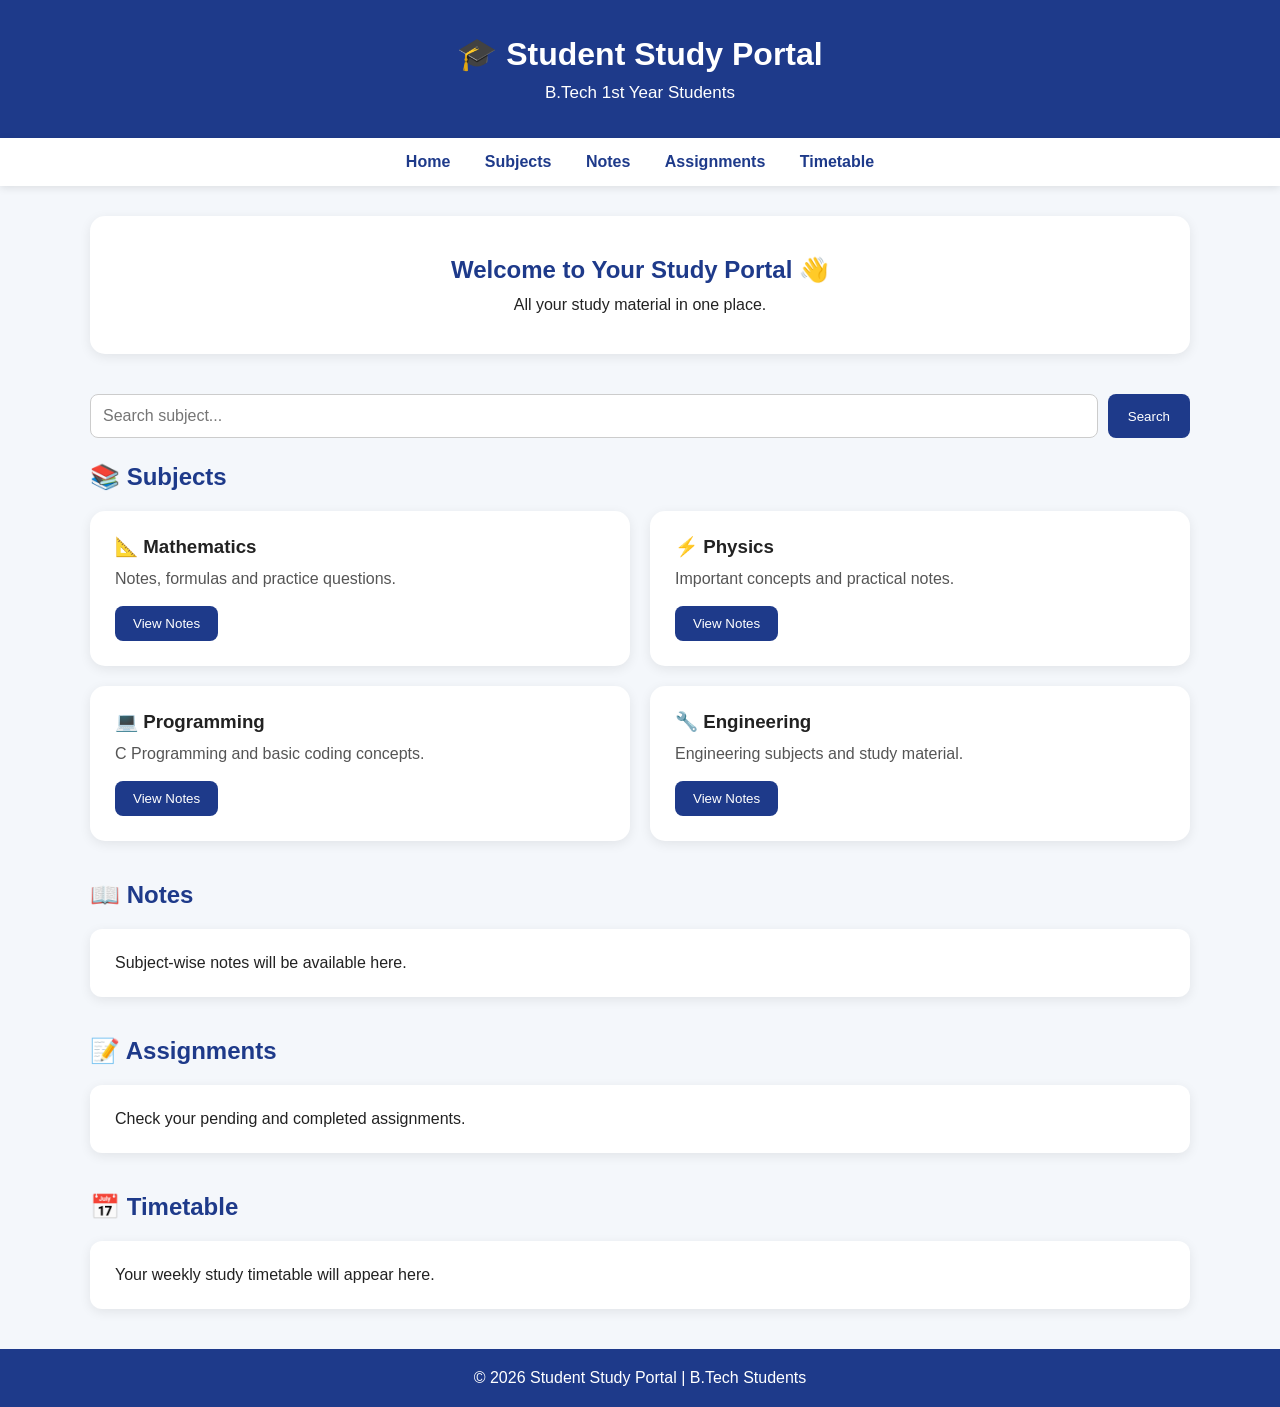
==== index.html @ d695cd31 "Add files via upload" ====
<!DOCTYPE html>
<html lang="en">
<head>
    <meta charset="UTF-8">
    <meta name="viewport" content="width=device-width, initial-scale=1.0">
    <title>B.Tech Student Study Portal</title>

    <link rel="stylesheet" href="style.css">
</head>

<body>

    <header>
        <h1>🎓 Student Study Portal</h1>
        <p>B.Tech 1st Year Students</p>
    </header>

    <nav>
        <a href="#">Home</a>
        <a href="#subjects">Subjects</a>
        <a href="#notes">Notes</a>
        <a href="#assignments">Assignments</a>
        <a href="#timetable">Timetable</a>
    </nav>

    <main>

        <section class="welcome">
            <h2>Welcome to Your Study Portal 👋</h2>
            <p>All your study material in one place.</p>
        </section>
<div class="search-box">
    <input type="text" id="searchInput" placeholder="Search subject...">
    <button onclick="searchSubjects()">Search</button>
</div>
        <section id="subjects">
            <h2>📚 Subjects</h2>

            <div class="cards">

                <div class="card">
                    <h3>📐 Mathematics</h3>
                    <p>Notes, formulas and practice questions.</p>
                    <button>View Notes</button>
                </div>

                <div class="card">
                    <h3>⚡ Physics</h3>
                    <p>Important concepts and practical notes.</p>
                    <button>View Notes</button>
                </div>

                <div class="card">
                    <h3>💻 Programming</h3>
                    <p>C Programming and basic coding concepts.</p>
                    <button>View Notes</button>
                </div>

                <div class="card">
                    <h3>🔧 Engineering</h3>
                    <p>Engineering subjects and study material.</p>
                    <button>View Notes</button>
                </div>

            </div>
        </section>

        <section id="notes">
            <h2>📖 Notes</h2>
            <div class="info-box">
                <p>Subject-wise notes will be available here.</p>
            </div>
        </section>

        <section id="assignments">
            <h2>📝 Assignments</h2>
            <div class="info-box">
                <p>Check your pending and completed assignments.</p>
            </div>
        </section>

        <section id="timetable">
            <h2>📅 Timetable</h2>
            <div class="info-box">
                <p>Your weekly study timetable will appear here.</p>
            </div>
        </section>

    </main>

    <footer>
        <p>© 2026 Student Study Portal | B.Tech Students</p>
    </footer>

    <script src="script.js"></script>

</body>
</html>
---- style.css ----
* {
    margin: 0;
    padding: 0;
    box-sizing: border-box;
}

body {
    font-family: Arial, sans-serif;
    background: #f4f7fb;
    color: #222;
}

header {
    background: #1e3a8a;
    color: white;
    text-align: center;
    padding: 35px 20px;
}

header h1 {
    font-size: 32px;
    margin-bottom: 10px;
}

header p {
    font-size: 17px;
}

nav {
    background: white;
    padding: 15px;
    text-align: center;
    box-shadow: 0 2px 8px rgba(0,0,0,0.1);
}

nav a {
    text-decoration: none;
    color: #1e3a8a;
    font-weight: bold;
    margin: 0 15px;
}

nav a:hover {
    color: #2563eb;
}

main {
    width: 90%;
    max-width: 1100px;
    margin: 30px auto;
}

section {
    margin-bottom: 40px;
}

.welcome {
    background: white;
    text-align: center;
    padding: 40px 20px;
    border-radius: 15px;
    box-shadow: 0 3px 12px rgba(0,0,0,0.08);
}

.welcome h2 {
    color: #1e3a8a;
    margin-bottom: 12px;
}

section > h2 {
    margin-bottom: 20px;
    color: #1e3a8a;
}

.cards {
    display: grid;
    grid-template-columns: repeat(2, 1fr);
    gap: 20px;
}

.card {
    background: white;
    padding: 25px;
    border-radius: 15px;
    box-shadow: 0 3px 12px rgba(0,0,0,0.08);
    transition: 0.3s;
}

.card:hover {
    transform: translateY(-5px);
}

.card h3 {
    margin-bottom: 12px;
}

.card p {
    color: #555;
    margin-bottom: 18px;
}

button {
    background: #1e3a8a;
    color: white;
    border: none;
    padding: 10px 18px;
    border-radius: 8px;
    cursor: pointer;
}

button:hover {
    background: #2563eb;
}

.info-box {
    background: white;
    padding: 25px;
    border-radius: 12px;
    box-shadow: 0 3px 12px rgba(0,0,0,0.08);
}

footer {
    background: #1e3a8a;
    color: white;
    text-align: center;
    padding: 20px;
    margin-top: 40px;
}

@media (max-width: 700px) {

    .cards {
        grid-template-columns: 1fr;
    }

    nav a {
        display: inline-block;
        margin: 7px;
    }

    header h1 {
        font-size: 25px;
    }


}.search-box {
    display: flex;
    gap: 10px;
    margin-bottom: 25px;
}

.search-box input {
    flex: 1;
    padding: 12px;
    border: 1px solid #ccc;
    border-radius: 8px;
    font-size: 16px;
}

.search-box button {
    padding: 12px 20px;
}
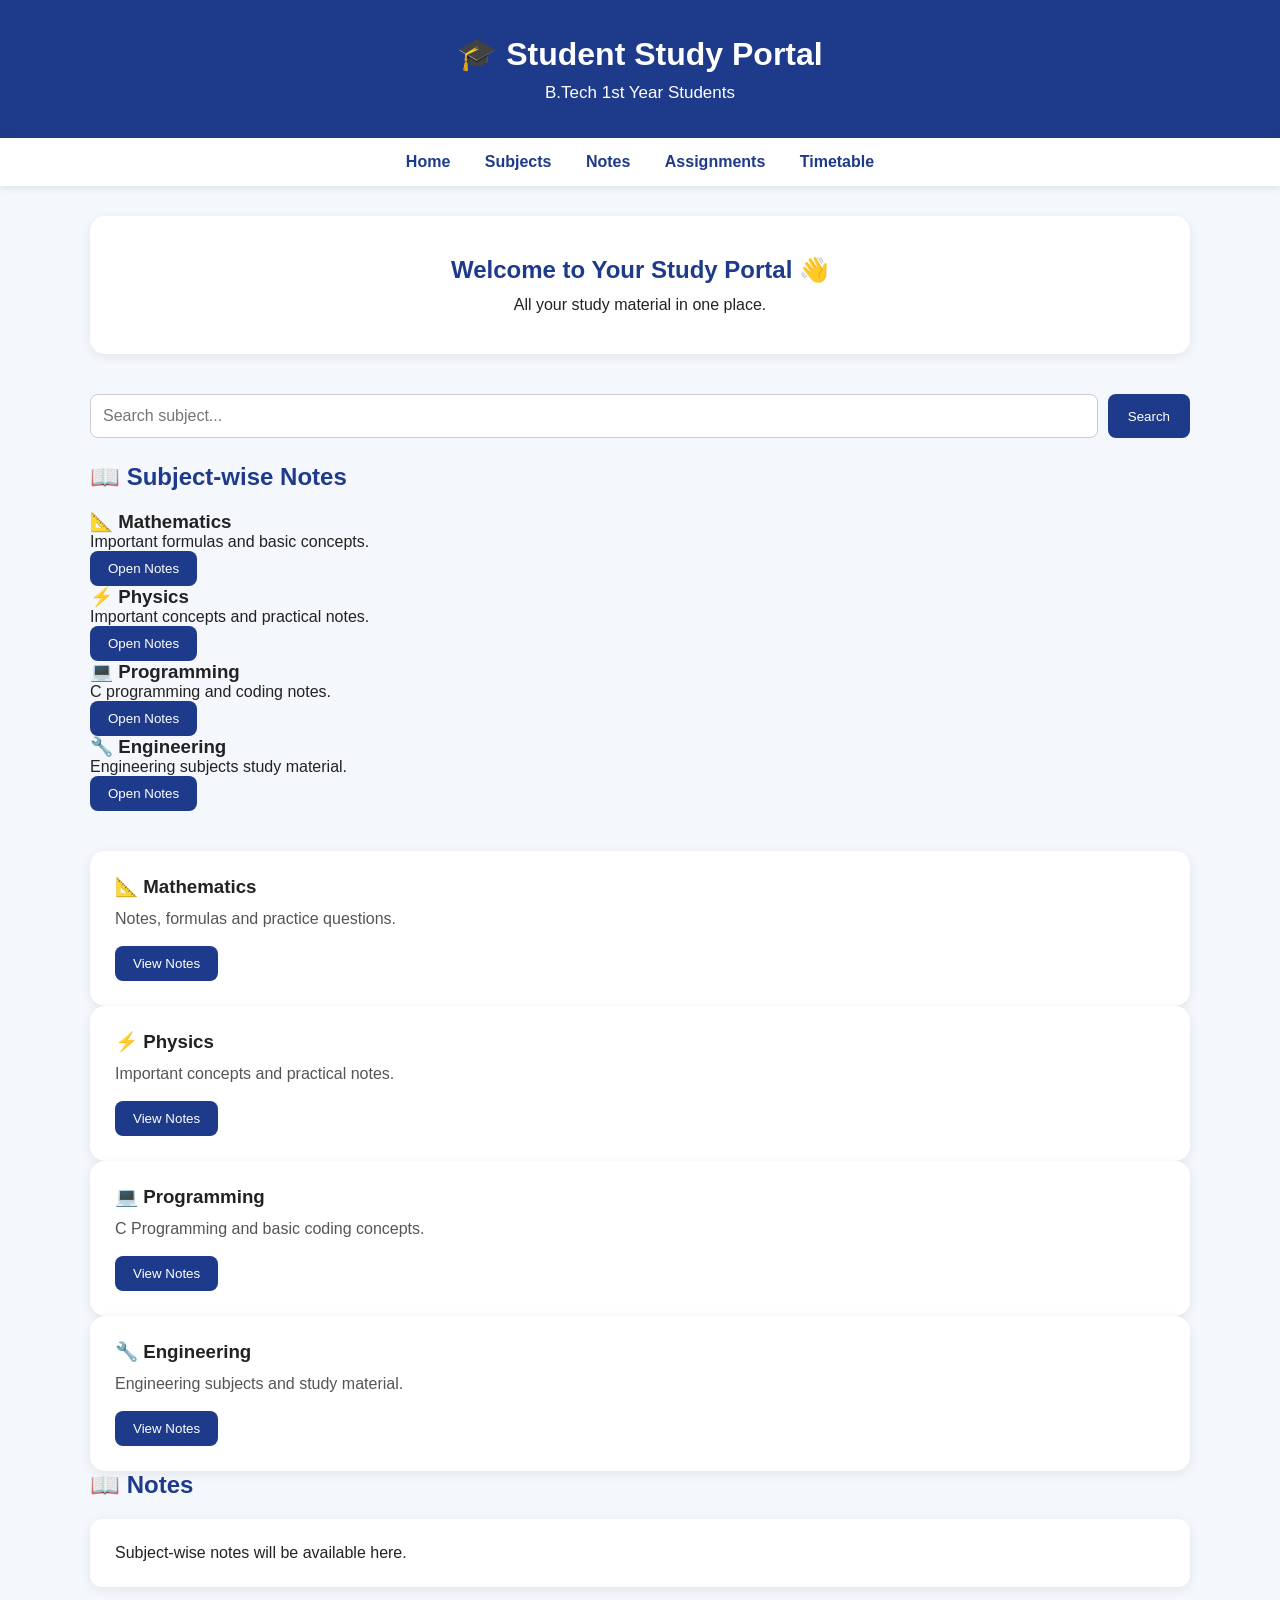
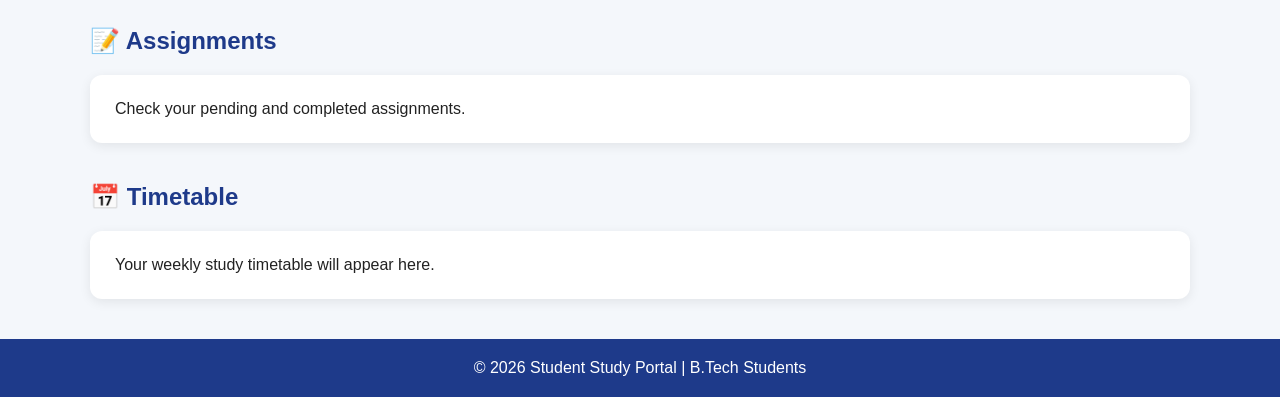
==== commit 675f0ccd: "Update index.html" ====
--- a/index.html
+++ b/index.html
@@ -1,6 +1,7 @@
 <!DOCTYPE html>
 <html lang="en">
 <head>
+    <meta name="google-site-verification" content="JNZwOz6eN-bWVIQjyQqFL2UH41QDf9VjtpI6rB7WSeU" />
     <meta charset="UTF-8">
     <meta name="viewport" content="width=device-width, initial-scale=1.0">
     <title>B.Tech Student Study Portal</title>
@@ -32,11 +33,38 @@
 <div class="search-box">
     <input type="text" id="searchInput" placeholder="Search subject...">
     <button onclick="searchSubjects()">Search</button>
-</div>
-        <section id="subjects">
-            <h2>📚 Subjects</h2>
+</div><section id="notes">
+    <h2>📖 Subject-wise Notes</h2>
 
-            <div class="cards">
+    <div class="notes-container">
+
+        <div class="note-card">
+            <h3>📐 Mathematics</h3>
+            <p>Important formulas and basic concepts.</p>
+            <button onclick="showNotes('Mathematics')">Open Notes</button>
+        </div>
+
+        <div class="note-card">
+            <h3>⚡ Physics</h3>
+            <p>Important concepts and practical notes.</p>
+            <button onclick="showNotes('Physics')">Open Notes</button>
+        </div>
+
+        <div class="note-card">
+            <h3>💻 Programming</h3>
+            <p>C programming and coding notes.</p>
+            <button onclick="showNotes('Programming')">Open Notes</button>
+        </div>
+
+        <div class="note-card">
+            <h3>🔧 Engineering</h3>
+            <p>Engineering subjects study material.</p>
+            <button onclick="showNotes('Engineering')">Open Notes</button>
+        </div>
+
+    </div>
+</section>
+        
 
                 <div class="card">
                     <h3>📐 Mathematics</h3>
@@ -95,4 +123,4 @@
     <script src="script.js"></script>
 
 </body>
-</html>+</html>
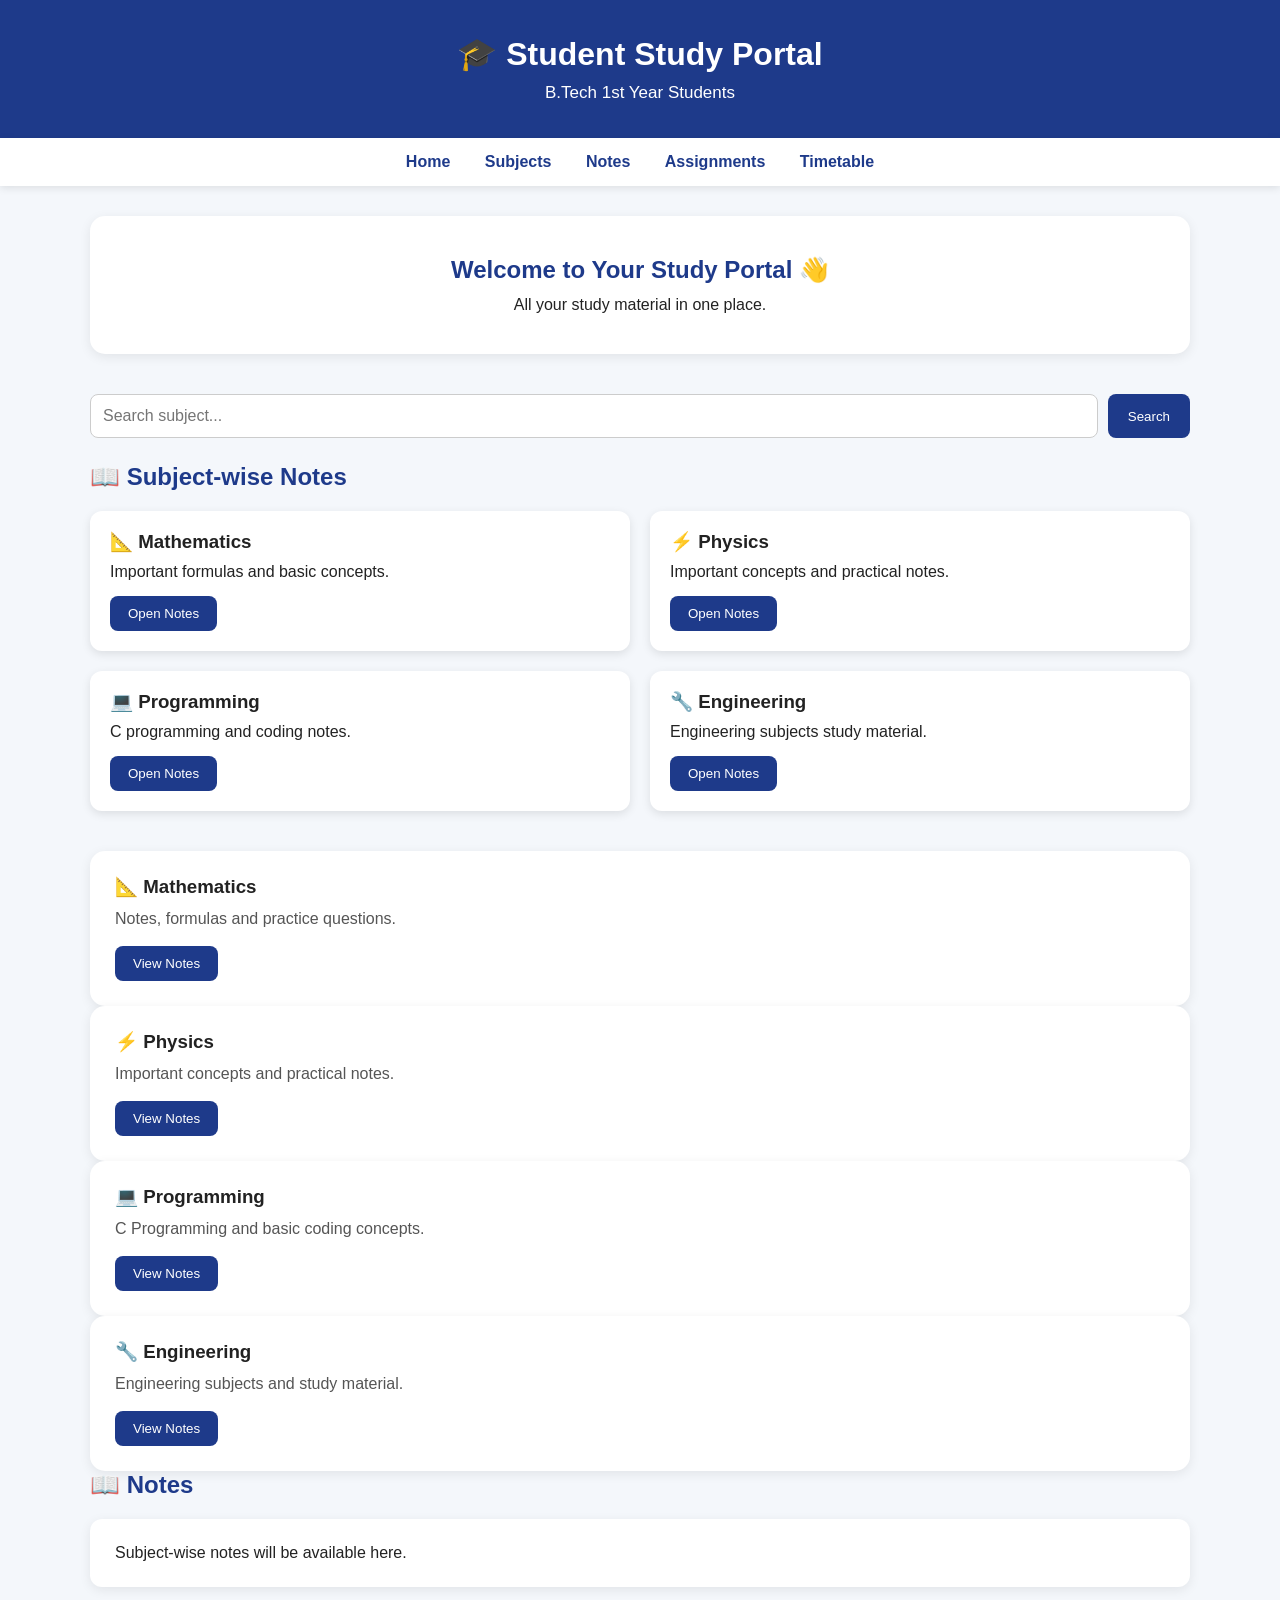
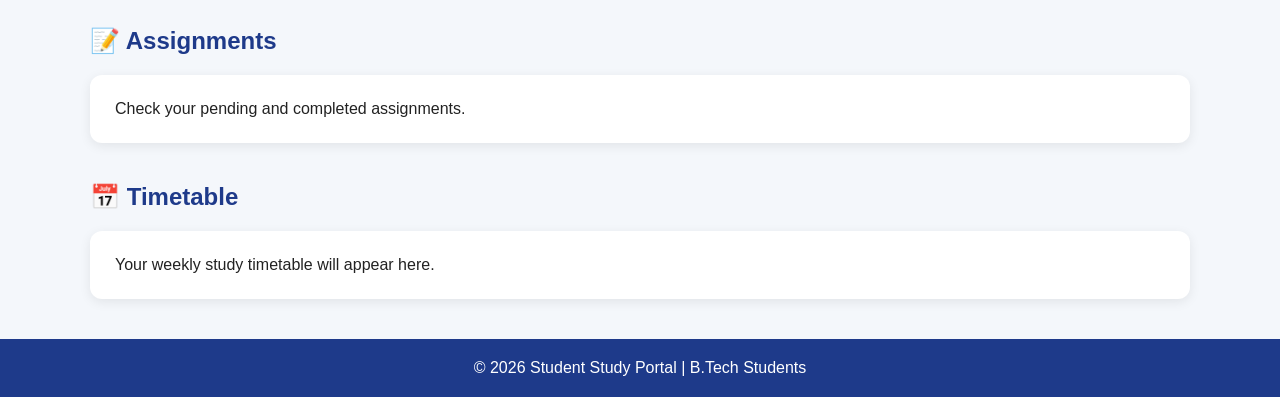
==== commit 9036c5c0: "Update index.html" ====
--- a/index.html
+++ b/index.html
@@ -41,7 +41,9 @@
         <div class="note-card">
             <h3>📐 Mathematics</h3>
             <p>Important formulas and basic concepts.</p>
-            <button onclick="showNotes('Mathematics')">Open Notes</button>
+            <a href="notes.html">
+    <button>Open Notes</button>
+            </a>
         </div>
 
         <div class="note-card">
--- a/style.css
+++ b/style.css
@@ -159,4 +159,35 @@
 
 .search-box button {
     padding: 12px 20px;
-}+}/* Notes Section */
+.notes-container {
+    display: grid;
+    grid-template-columns: repeat(2, 1fr);
+    gap: 20px;
+    margin-top: 20px;
+}
+
+.note-card {
+    background: white;
+    padding: 20px;
+    border-radius: 12px;
+    box-shadow: 0 3px 10px rgba(0,0,0,0.1);
+}
+
+.note-card h3 {
+    margin-bottom: 10px;
+}
+
+.note-card button {
+    margin-top: 15px;
+    padding: 10px 18px;
+    border: none;
+    border-radius: 8px;
+    cursor: pointer;
+}
+
+@media (max-width: 600px) {
+    .notes-container {
+        grid-template-columns: 1fr;
+    }
+}
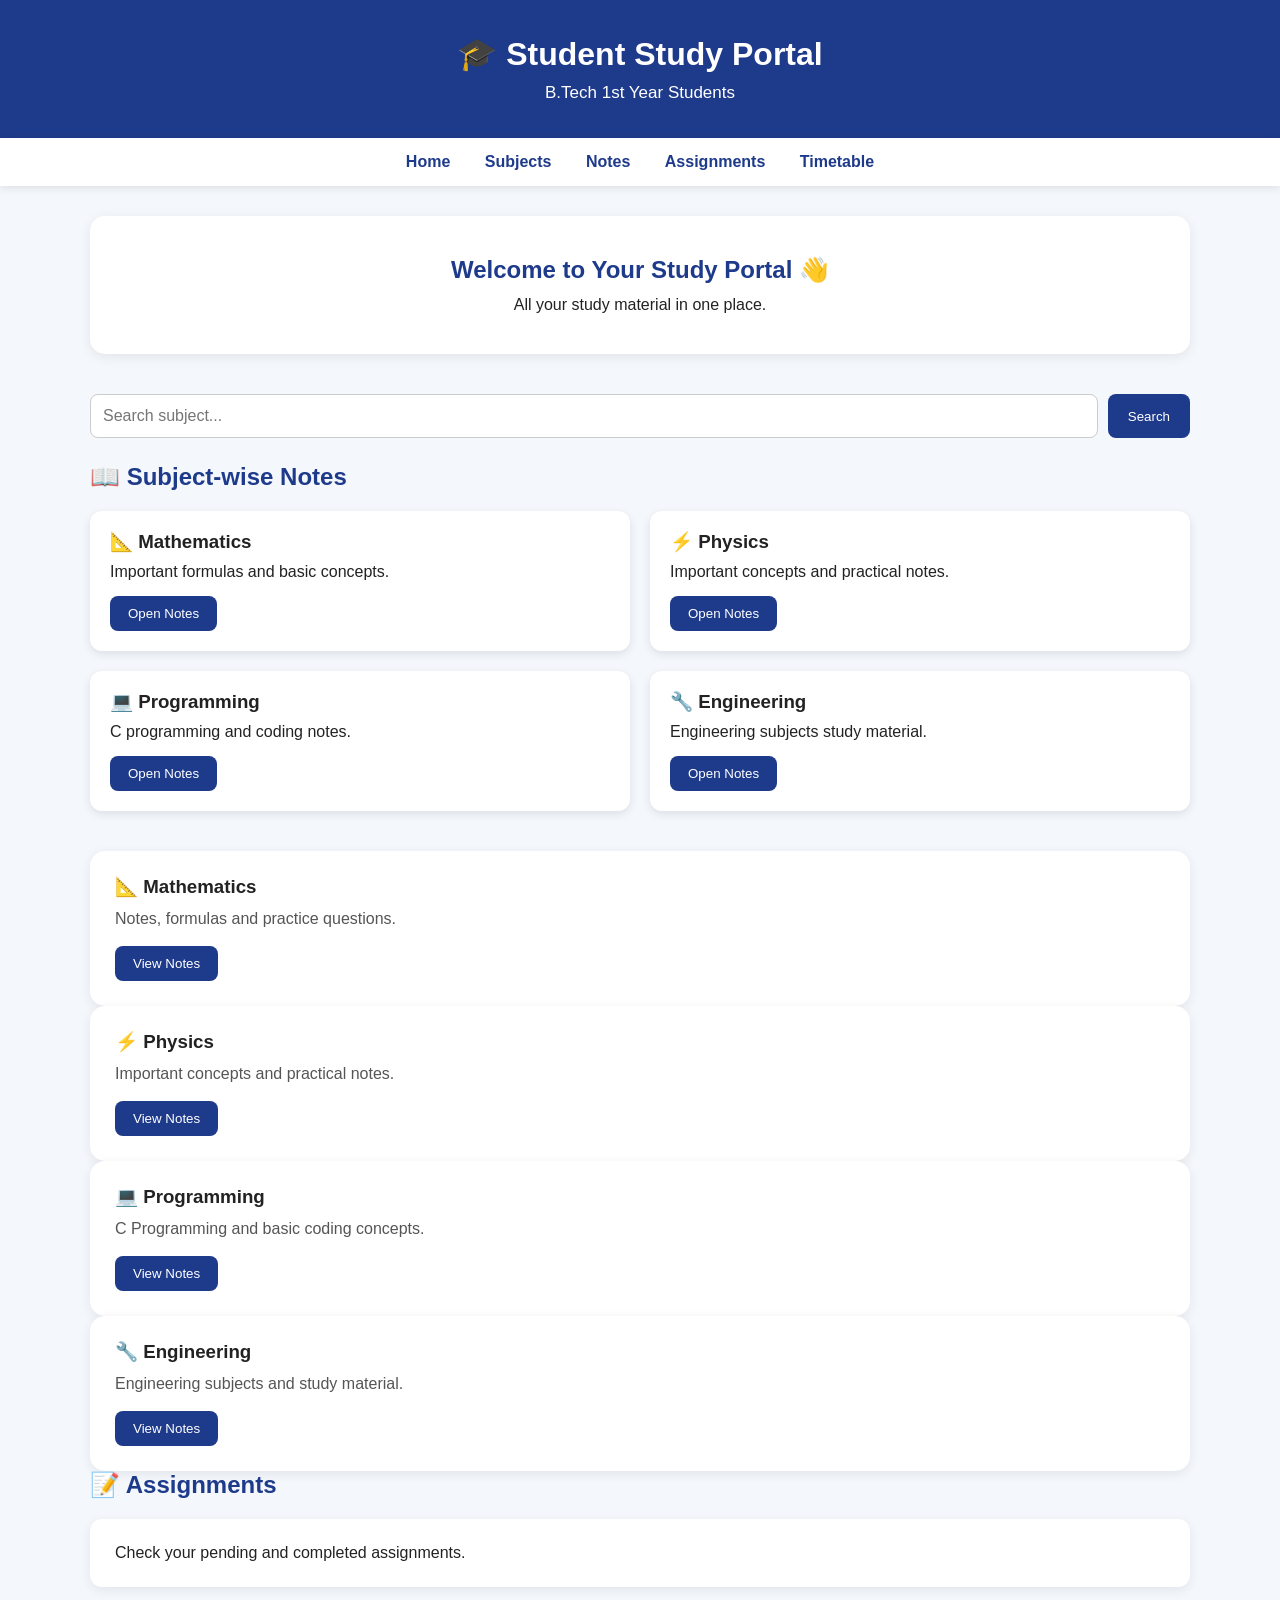
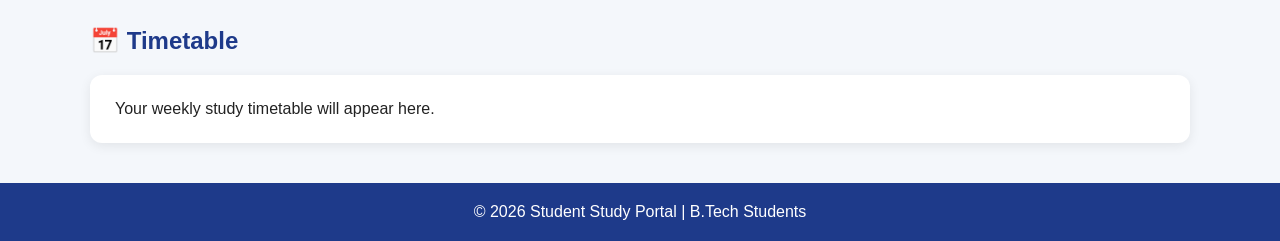
==== commit 677b2b65: "Update index.html" ====
--- a/index.html
+++ b/index.html
@@ -95,12 +95,7 @@
             </div>
         </section>
 
-        <section id="notes">
-            <h2>📖 Notes</h2>
-            <div class="info-box">
-                <p>Subject-wise notes will be available here.</p>
-            </div>
-        </section>
+        
 
         <section id="assignments">
             <h2>📝 Assignments</h2>
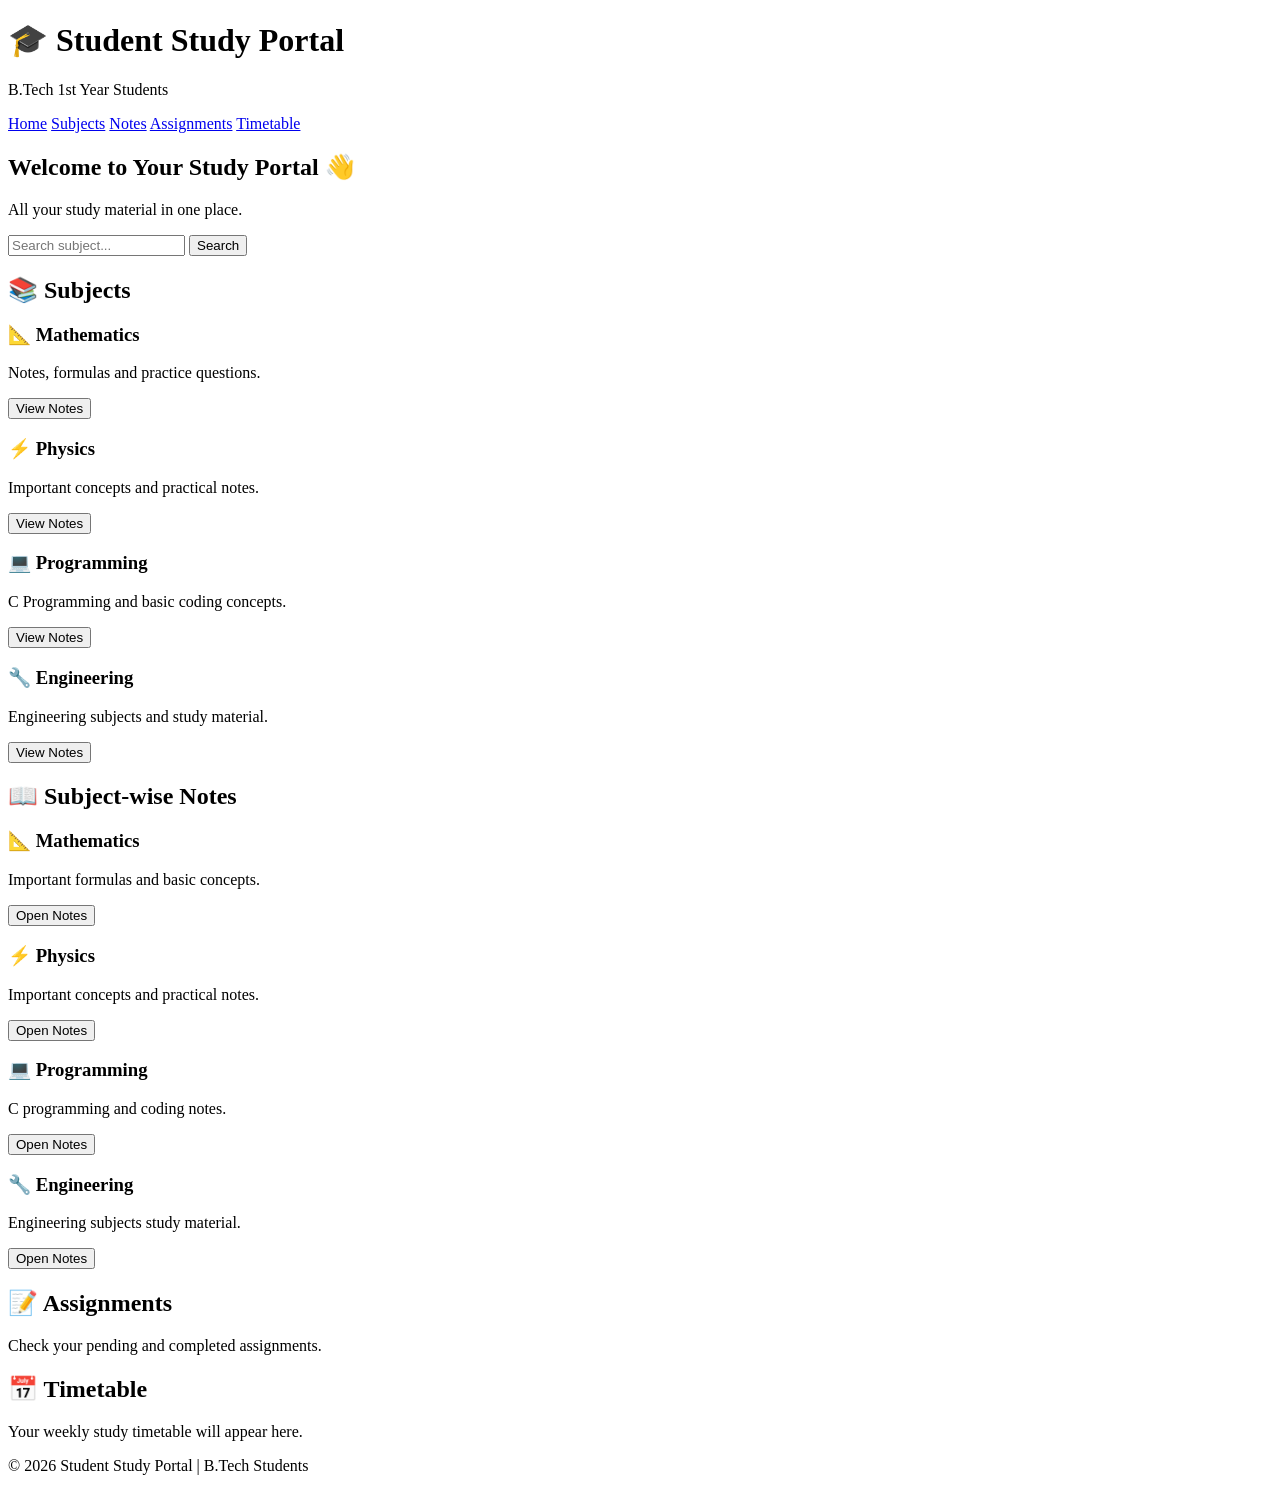
==== commit 6c0049e7: "Add files via upload" ====
--- a/index.html
+++ b/index.html
@@ -1,7 +1,6 @@
 <!DOCTYPE html>
 <html lang="en">
 <head>
-    <meta name="google-site-verification" content="JNZwOz6eN-bWVIQjyQqFL2UH41QDf9VjtpI6rB7WSeU" />
     <meta charset="UTF-8">
     <meta name="viewport" content="width=device-width, initial-scale=1.0">
     <title>B.Tech Student Study Portal</title>
@@ -33,40 +32,11 @@
 <div class="search-box">
     <input type="text" id="searchInput" placeholder="Search subject...">
     <button onclick="searchSubjects()">Search</button>
-</div><section id="notes">
-    <h2>📖 Subject-wise Notes</h2>
+</div>
+        <section id="subjects">
+            <h2>📚 Subjects</h2>
 
-    <div class="notes-container">
-
-        <div class="note-card">
-            <h3>📐 Mathematics</h3>
-            <p>Important formulas and basic concepts.</p>
-            <a href="notes.html">
-    <button>Open Notes</button>
-            </a>
-        </div>
-
-        <div class="note-card">
-            <h3>⚡ Physics</h3>
-            <p>Important concepts and practical notes.</p>
-            <button onclick="showNotes('Physics')">Open Notes</button>
-        </div>
-
-        <div class="note-card">
-            <h3>💻 Programming</h3>
-            <p>C programming and coding notes.</p>
-            <button onclick="showNotes('Programming')">Open Notes</button>
-        </div>
-
-        <div class="note-card">
-            <h3>🔧 Engineering</h3>
-            <p>Engineering subjects study material.</p>
-            <button onclick="showNotes('Engineering')">Open Notes</button>
-        </div>
-
-    </div>
-</section>
-        
+            <div class="cards">
 
                 <div class="card">
                     <h3>📐 Mathematics</h3>
@@ -95,7 +65,39 @@
             </div>
         </section>
 
-        
+        <section id="notes">
+    <h2>📖 Subject-wise Notes</h2>
+
+    <div class="notes-container">
+
+        <div class="note-card">
+            <h3>📐 Mathematics</h3>
+            <p>Important formulas and basic concepts.</p>
+<a href="notes.html">
+    <button>Open Notes</button>
+</a>
+        </div>
+
+        <div class="note-card">
+            <h3>⚡ Physics</h3>
+            <p>Important concepts and practical notes.</p>
+            <button onclick="showNotes('Physics')">Open Notes</button>
+        </div>
+
+        <div class="note-card">
+            <h3>💻 Programming</h3>
+            <p>C programming and coding notes.</p>
+            <button onclick="showNotes('Programming')">Open Notes</button>
+        </div>
+
+        <div class="note-card">
+            <h3>🔧 Engineering</h3>
+            <p>Engineering subjects study material.</p>
+            <button onclick="showNotes('Engineering')">Open Notes</button>
+        </div>
+
+    </div>
+</section>
 
         <section id="assignments">
             <h2>📝 Assignments</h2>
@@ -120,4 +122,4 @@
     <script src="script.js"></script>
 
 </body>
-</html>
+</html>
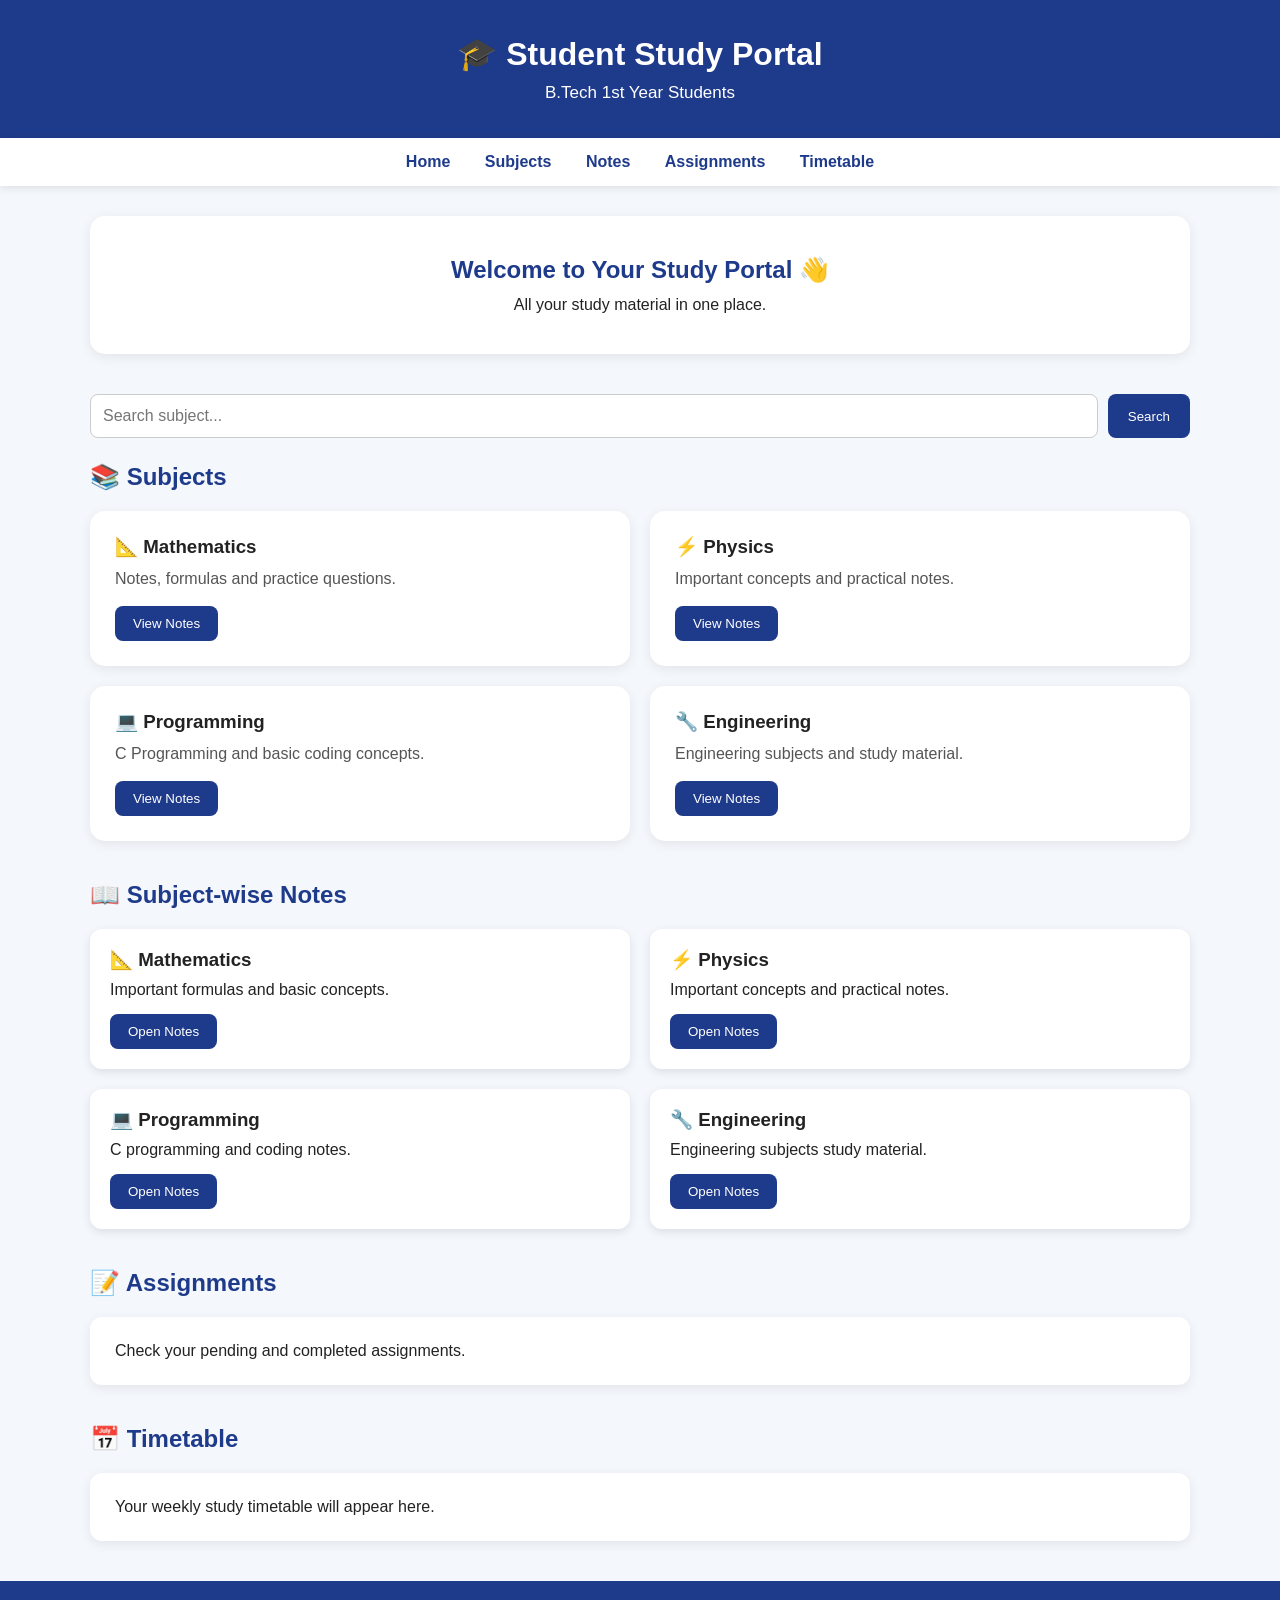
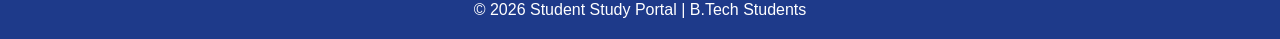
==== commit f7f44d33: "Update index.html" ====
--- a/index.html
+++ b/index.html
@@ -81,7 +81,9 @@
         <div class="note-card">
             <h3>⚡ Physics</h3>
             <p>Important concepts and practical notes.</p>
-            <button onclick="showNotes('Physics')">Open Notes</button>
+            <a href="physics.html">
+    <button>Open Notes</button>
+            </a>
         </div>
 
         <div class="note-card">
@@ -122,4 +124,4 @@
     <script src="script.js"></script>
 
 </body>
-</html>+</html>
--- a/style.css
+++ b/style.css
@@ -0,0 +1,193 @@
+* {
+    margin: 0;
+    padding: 0;
+    box-sizing: border-box;
+}
+
+body {
+    font-family: Arial, sans-serif;
+    background: #f4f7fb;
+    color: #222;
+}
+
+header {
+    background: #1e3a8a;
+    color: white;
+    text-align: center;
+    padding: 35px 20px;
+}
+
+header h1 {
+    font-size: 32px;
+    margin-bottom: 10px;
+}
+
+header p {
+    font-size: 17px;
+}
+
+nav {
+    background: white;
+    padding: 15px;
+    text-align: center;
+    box-shadow: 0 2px 8px rgba(0,0,0,0.1);
+}
+
+nav a {
+    text-decoration: none;
+    color: #1e3a8a;
+    font-weight: bold;
+    margin: 0 15px;
+}
+
+nav a:hover {
+    color: #2563eb;
+}
+
+main {
+    width: 90%;
+    max-width: 1100px;
+    margin: 30px auto;
+}
+
+section {
+    margin-bottom: 40px;
+}
+
+.welcome {
+    background: white;
+    text-align: center;
+    padding: 40px 20px;
+    border-radius: 15px;
+    box-shadow: 0 3px 12px rgba(0,0,0,0.08);
+}
+
+.welcome h2 {
+    color: #1e3a8a;
+    margin-bottom: 12px;
+}
+
+section > h2 {
+    margin-bottom: 20px;
+    color: #1e3a8a;
+}
+
+.cards {
+    display: grid;
+    grid-template-columns: repeat(2, 1fr);
+    gap: 20px;
+}
+
+.card {
+    background: white;
+    padding: 25px;
+    border-radius: 15px;
+    box-shadow: 0 3px 12px rgba(0,0,0,0.08);
+    transition: 0.3s;
+}
+
+.card:hover {
+    transform: translateY(-5px);
+}
+
+.card h3 {
+    margin-bottom: 12px;
+}
+
+.card p {
+    color: #555;
+    margin-bottom: 18px;
+}
+
+button {
+    background: #1e3a8a;
+    color: white;
+    border: none;
+    padding: 10px 18px;
+    border-radius: 8px;
+    cursor: pointer;
+}
+
+button:hover {
+    background: #2563eb;
+}
+
+.info-box {
+    background: white;
+    padding: 25px;
+    border-radius: 12px;
+    box-shadow: 0 3px 12px rgba(0,0,0,0.08);
+}
+
+footer {
+    background: #1e3a8a;
+    color: white;
+    text-align: center;
+    padding: 20px;
+    margin-top: 40px;
+}
+
+@media (max-width: 700px) {
+
+    .cards {
+        grid-template-columns: 1fr;
+    }
+
+    nav a {
+        display: inline-block;
+        margin: 7px;
+    }
+
+    header h1 {
+        font-size: 25px;
+    }
+
+
+}.search-box {
+    display: flex;
+    gap: 10px;
+    margin-bottom: 25px;
+}
+
+.search-box input {
+    flex: 1;
+    padding: 12px;
+    border: 1px solid #ccc;
+    border-radius: 8px;
+    font-size: 16px;
+}
+
+.search-box button {
+    padding: 12px 20px;
+}/* Notes Section */
+.notes-container {
+    display: grid;
+    grid-template-columns: repeat(2, 1fr);
+    gap: 20px;
+    margin-top: 20px;
+}
+
+.note-card {
+    background: white;
+    padding: 20px;
+    border-radius: 12px;
+    box-shadow: 0 3px 10px rgba(0,0,0,0.1);
+}
+
+.note-card h3 {
+    margin-bottom: 10px;
+}
+
+.note-card button {
+    margin-top: 15px;
+    padding: 10px 18px;
+    border: none;
+    border-radius: 8px;
+    cursor: pointer;
+}
+
+@media (max-width: 600px) {
+    .notes-container {
+        grid-template-columns: 1fr;
+    }
+}
